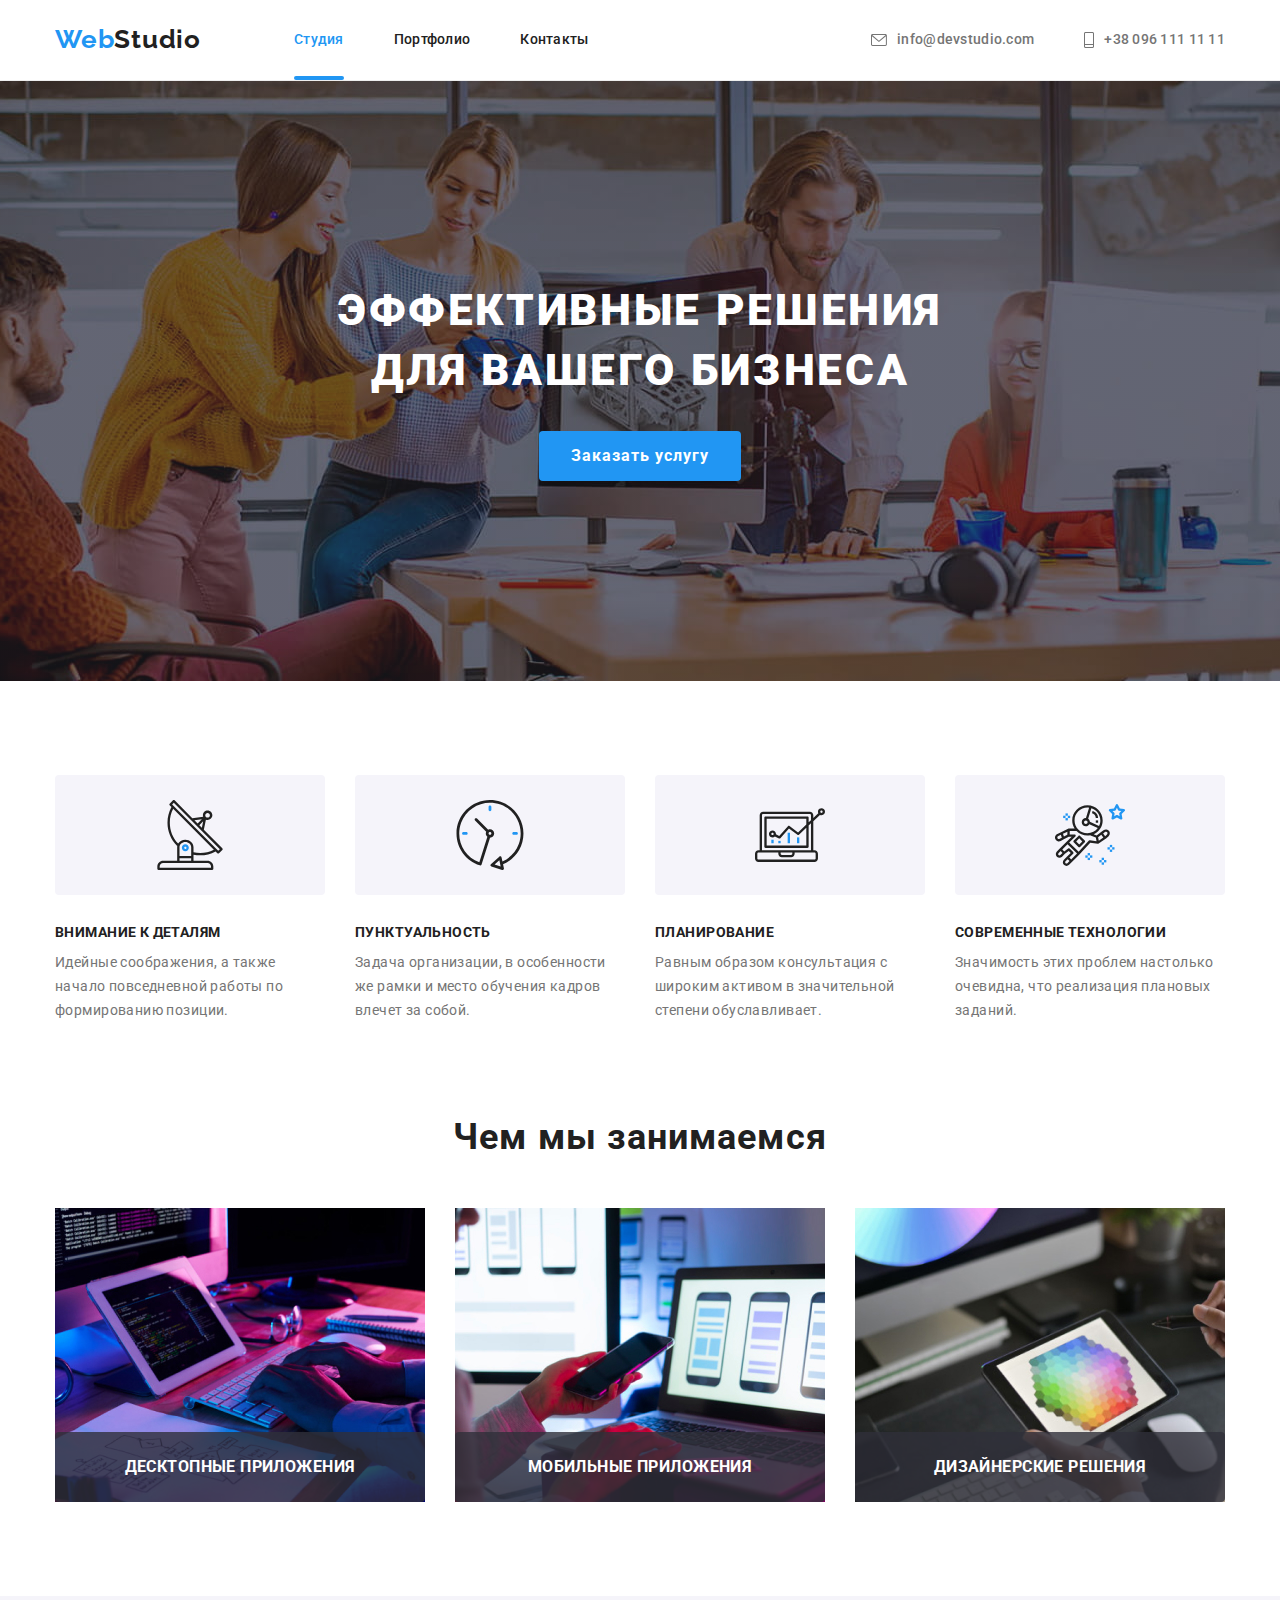
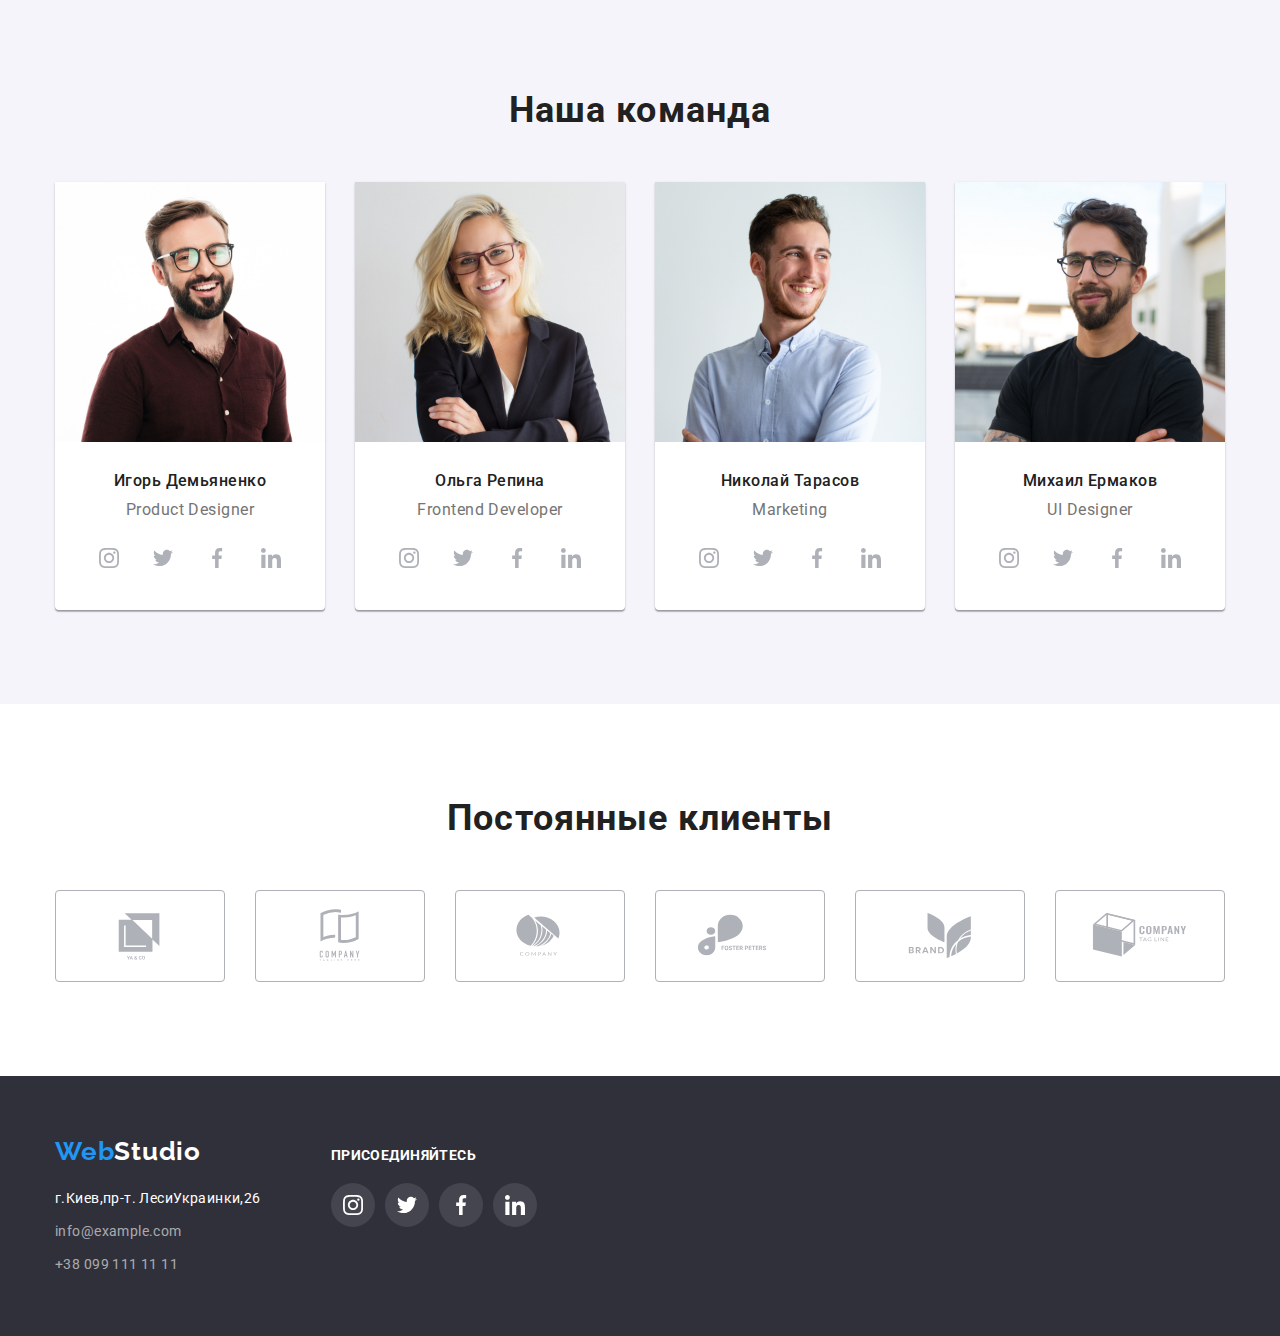
==== index.html @ 9ca214ec "Добавляю 5 дом" ====
<!DOCTYPE html>
<html lang="ru">
<head>
    <meta charset="UTF-8">
    <meta http-equiv="X-UA-Compatible" content="IE=edge">
    <meta name="viewport" content="width=device-width, initial-scale=1.0">
    <title>Document</title>
    <link 
        href="https://fonts.googleapis.com/css2?family=Raleway:wght@700&family=Roboto:wght@400;500;700;900&display=swap"
        rel="stylesheet"/>
    <link href="https://cdnjs.cloudflare.com/ajax/libs/modern-normalize/1.1.0/modern-normalize.min.css" rel="stylesheet" />
    <link rel="stylesheet" href="./css/styles.css"/>
</head>
<body>
    <header class="header">
        <div class="container main-nav">
            <nav class="header-nav">
                <a class="header-log link" href="/index.html"><span class="logo1">Web</span><span class="logo2">Studio</span></a>
                <ul class="header-list list">
                    <li class="header-item"><a class="header-link link current" href="./index.html">Студия</a></li>
                    <li class="header-item"><a class="header-link link" href="./portfolio.html">Портфолио</a></li>
                    <li class="header-item"><a class="header-link link" href="">Контакты</a></li>
                </ul>
            </nav>
            <ul class="info list">
                <li class="info-nav-header"><a class="info-nav link" href="mailto:info@devstudio.com">
                    <svg class="info-mail-icon" width="16" height="12">
                            <use href="./images/symbol-defs.svg#icon-envelope-hover"></use>
                        </svg>info@devstudio.com</a></li>
                <li class="info-nav-header"><a class="info-nav link" href="tel:+380961111111">
                    <svg class="info-tel-icon" width="10" height="16">
                            <use href="./images/symbol-defs.svg#icon-Vector"></use>
                        </svg>+38 096 111 11 11</a></li>
            </ul>
        </div>
    </header>
  <main> 
      <!--ГЕРОЙ-->
      <section class="hero">
          <div class="container">
            <h1 class="hero-title">Эффективные решения для вашего бизнеса</h1>
            <button class="button-primary" data-modal-open>Заказать услугу</button>
            </div>
      </section>
    <section class="article">
        <div class="container">
        <ul class="article-list list">
            <li class="article-item">
                <div class="article-icon">
                   <svg class="article-svg">
                            <use href="./images/symbol-defs.svg#icon-antenna-1"></use>
                     </svg> 
                </div>
                <h2 class="article-title">Внимание к деталям</h2>
                <p class="article-text">Идейные соображения, а также начало повседневной работы по формированию позиции.</p>
            </li>
            <li class="article-item">
                 <div class="article-icon">
                   <svg class="article-svg">
                            <use href="./images/symbol-defs.svg#icon-clock-1-1"></use>
                     </svg> 
                </div>
                <h2 class="article-title">Пунктуальность</h2>
                <p class="article-text">Задача организации, в особенности же рамки и место обучения кадров влечет за собой.</p>
            </li>
            <li class="article-item">
                 <div class="article-icon">
                   <svg class="article-svg">
                            <use href="./images/symbol-defs.svg#icon-diagram-1"></use>
                     </svg> 
                </div>
                <h2 class="article-title">Планирование</h2>
                <p class="article-text">Равным образом консультация с широким активом в значительной степени обуславливает.</p>
            </li>
            <li class="article-item">
                 <div class="article-icon">
                   <svg class="article-svg">
                            <use href="./images/symbol-defs.svg#icon-astronaut-1"></use>
                     </svg> 
                </div>
                <h2 class="article-title">Современные технологии</h2>
                <p class="article-text">Значимость этих проблем настолько очевидна, что реализация плановых заданий.</p>
            </li>
        </ul>
        </div>
    </section>
    <section class="gallery">
        <div class="container">
        <h2 class="gallery-text">Чем мы занимаемся</h2>
        <ul class="gallery-list list">
            <li class="gallery-item">
                <div class="gallery-item-img">
                 <img src="./images/box1.jpg" alt="Десктопные приложения" width="370" height="294" />
                 <div class="gallery-icon">
                 <h3>Десктопные приложения</h3>
                </div>
                </div>
            </li>
            <li class="gallery-item">
                <div class="gallery-item-img">
                <img src="./images/box2.jpg" alt="Мобильные приложения"
                 width="370" height="294" />
                 <div class="gallery-icon">
                 <h3>Мобильные приложения</h3>
                 </div>
                 </div>
            </li>
            <li class="gallery-item">
                <div class="gallery-item-img">
                <img src="./images/box3.jpg" alt="Дизайнерские решения" 
                width="370" height="294" />
                  <div class="gallery-icon">
                 <h3>Дизайнерские решения</h3>
                 </div>
                </div>
            </li>
        </ul>
        </div>
    </section>  
    <section class="outteam">
        <div class="container">
        <h2 class="outteam-text1">Наша команда</h2>
        <ul class="outteam-list list">
                <li class="outteam-item">
                <img class="outteam-img" src="./images/productdesigner.jpg" alt="Игорь Демьяненко Product Designer" width="270" height="260" />
                <div class="outteam-aside">
                <h3 class="outteam-title">Игорь Демьяненко</h3>
                <p class="outteam-text">Product Designer</p>
                <ul class="outteam-soc-list list">
                    <li class="outteam-soc-item"><a href="" class="outteam-soc-link link">
                        <svg class="outteam-soc-icon" width="20" height="20">
                            <use href="./images/symbol-defs.svg#icon-instagram"></use>
                        </svg>
                    </a></li>
                    <li class="outteam-soc-item"><a href="" class="outteam-soc-link link">
                        <svg class="outteam-soc-icon" width="20" height="20">
                            <use href="./images/symbol-defs.svg#icon-twitter"></use>
                        </svg>
                    </a></li>
                    <li class="outteam-soc-item"><a href="" class="outteam-soc-link link">
                        <svg class="outteam-soc-icon" width="20" height="20">
                            <use href="./images/symbol-defs.svg#icon-facebook"></use>
                        </svg>
                    </a></li>
                    <li class="outteam-soc-item"><a href="" class="outteam-soc-link link">
                        <svg class="outteam-soc-icon" width="20" height="20">
                            <use href="./images/symbol-defs.svg#icon-linkedin"></use>
                        </svg>
                    </a></li>
                </ul>
                </div>
            </li>
            <li class="outteam-item">
                <img class="outteam-img" src="./images/frontenddeveloper.jpg" alt="Ольга Репина Frontend Developer" width="270" height="260" />
                <div class="outteam-aside">
                <h3 class="outteam-title">Ольга Репина</h3>
                <p class="outteam-text">Frontend Developer</p>
                <ul class="outteam-soc-list list">
                    <li class="outteam-soc-item"><a href="" class="outteam-soc-link link">
                        <svg class="outteam-soc-icon" width="20" height="20">
                            <use href="./images/symbol-defs.svg#icon-instagram"></use>
                        </svg>
                    </a></li>
                    <li class="outteam-soc-item"><a href="" class="outteam-soc-link link">
                        <svg class="outteam-soc-icon" width="20" height="20">
                            <use href="./images/symbol-defs.svg#icon-twitter"></use>
                        </svg>
                    </a></li>
                    <li class="outteam-soc-item"><a href="" class="outteam-soc-link link">
                        <svg class="outteam-soc-icon" width="20" height="20">
                            <use href="./images/symbol-defs.svg#icon-facebook"></use>
                        </svg>
                    </a></li>
                    <li class="outteam-soc-item"><a href="" class="outteam-soc-link link">
                        <svg class="outteam-soc-icon" width="20" height="20">
                            <use href="./images/symbol-defs.svg#icon-linkedin"></use>
                        </svg>
                    </a></li>
                </ul>
                </div>
            </li>
            <li class="outteam-item">
                <img class="outteam-img" src="./images/marketing.jpg" alt="Николай Тарасов Marketing" width="270" height="260" />
                <div class="outteam-aside">
                <h3 class="outteam-title">Николай Тарасов</h3>
                <p class="outteam-text">Marketing</p>
                <ul class="outteam-soc-list list">
                    <li class="outteam-soc-item"><a href="" class="outteam-soc-link link">
                        <svg class="outteam-soc-icon" width="20" height="20">
                            <use href="./images/symbol-defs.svg#icon-instagram"></use>
                        </svg>
                    </a></li>
                    <li class="outteam-soc-item"><a href="" class="outteam-soc-link link">
                        <svg class="outteam-soc-icon" width="20" height="20">
                            <use href="./images/symbol-defs.svg#icon-twitter"></use>
                        </svg>
                    </a></li>
                    <li class="outteam-soc-item"><a href="" class="outteam-soc-link link">
                        <svg class="outteam-soc-icon" width="20" height="20">
                            <use href="./images/symbol-defs.svg#icon-facebook"></use>
                        </svg>
                    </a></li>
                    <li class="outteam-soc-item"><a href="" class="outteam-soc-link link">
                        <svg class="outteam-soc-icon" width="20" height="20">
                            <use href="./images/symbol-defs.svg#icon-linkedin"></use>
                        </svg>
                    </a></li>
                </ul>
                </div>
            </li>
            <li class="outteam-item">
                <img class="outteam-img" src="./images/uidesigner.jpg" alt="Михаил Ермаков UI Designer" width="270" height="260" />
                <div class="outteam-aside">
                <h3 class="outteam-title">Михаил Ермаков</h3>
                <p class="outteam-text">UI Designer</p>
                <ul class="outteam-soc-list list">
                    <li class="outteam-soc-item"><a href="" class="outteam-soc-link link">
                        <svg class="outteam-soc-icon" width="20" height="20">
                            <use href="./images/symbol-defs.svg#icon-instagram"></use>
                        </svg>
                    </a></li>
                    <li class="outteam-soc-item"><a href="" class="outteam-soc-link link">
                        <svg class="outteam-soc-icon" width="20" height="20">
                            <use href="./images/symbol-defs.svg#icon-twitter"></use>
                        </svg>
                    </a></li>
                    <li class="outteam-soc-item"><a href="" class="outteam-soc-link link">
                        <svg class="outteam-soc-icon" width="20" height="20">
                            <use href="./images/symbol-defs.svg#icon-facebook"></use>
                        </svg>
                    </a></li>
                    <li class="outteam-soc-item"><a href="" class="outteam-soc-link link">
                        <svg class="outteam-soc-icon" width="20" height="20">
                            <use href="./images/symbol-defs.svg#icon-linkedin"></use>
                        </svg>
                    </a></li>
                </ul>
                </div>
            </li>
        </ul>
        </div>
    </section>
    <section class="clients">
        <div class="container">
            <h2 class="clients-text">Постоянные клиенты</h2>
            <ul class="our-clients list">
                <li class="clients-item link">
                    <a href="" class="clients-link">
                    <svg class="cliient" width="106" height="60">
                            <use href="./images/symbol-defs.svg#icon-client"></use>
                        </svg>
                    </a>
                </li>
                <li class="clients-item link">
                    <a href="" class="clients-link">
                    <svg class="cliient" width="106" height="60">
                            <use href="./images/symbol-defs.svg#icon-client2"></use>
                        </svg>
                    </a>
                    </li>
                <li class="clients-item link">
                    <a href="" class="clients-link">
                    <svg class="cliient" width="106" height="60">
                            <use href="./images/symbol-defs.svg#icon-client3"></use>
                        </svg>
                    </a>
                </li>
                <li class="clients-item link">
                    <a href="" class="clients-link">
                    <svg class="cliient" width="106" height="60">
                            <use href="./images/symbol-defs.svg#icon-client4"></use>
                        </svg>
                    </a>
                </li>
                <li class="clients-item link">
                    <a href="" class="clients-link">
                    <svg class="cliient" width="106" height="60">
                            <use href="./images/symbol-defs.svg#icon-client5"></use>
                        </svg>
                    </a>    
                </li>
                <li class="clients-item link">
                    <a href="" class="clients-link">
                    <svg class="cliient" width="106" height="60">
                            <use href="./images/symbol-defs.svg#icon-client6"></use>
                        </svg>
                    </a>    
                </li>
            </ul>
        </div>
    </section>
    </main>
<footer class="footer">
    <div class="container footer-content">
            <address class="footer-address">
            <a class="footer-nav link" href="/index.html"><span class="logo1-footer">Web</span><span class="logo2-footer">Studio</span></a>
            <ul class="list">
                <li class="footer-list">
                    <a class="footer-info-adres link" href="https://goo.gl/maps/SjzHvNBgEdfBXJLG8">г.Киев,пр-т. ЛесиУкраинки,26</a>
                </li>
                <li class="footer-list">
                    <a class="footer-info-nav link" href="mailo:info@example.com">info@example.com</a>
                </li>
                <li class="footer-list">
                    <a class="footer-info-nav link" href="tel:0991111111">+38 099 111 11 11</a>
                </li>
            </ul>
            </address>
        <div class="footer-join">
            <p class="footer-text">присоединяйтесь</p>
            <ul class="footer-soc-list list">
                <li class="footer-soc-item"><a href="" class="footer-soc-link link">
                    <svg class="footer-soc-icon" width="20" height="20">
                        <use href="./images/symbol-defs.svg#icon-instagram"></use>
                    </svg>
                </a></li>
                <li class="footer-soc-item"><a href="" class="footer-soc-link link">
                    <svg class="footer-soc-icon" width="20" height="20">
                        <use href="./images/symbol-defs.svg#icon-twitter"></use>
                    </svg>
                </a></li>
                <li class="footer-soc-item"><a href="" class="footer-soc-link link">
                    <svg class="footer-soc-icon" width="20" height="20">
                        <use href="./images/symbol-defs.svg#icon-facebook"></use>
                    </svg>
                </a></li>
                <li class="footer-soc-item"><a href="" class="footer-soc-link link">
                    <svg class="footer-soc-icon" width="20" height="20">
                        <use href="./images/symbol-defs.svg#icon-linkedin"></use>
                    </svg>
                </a></li>
            </ul>
        </div>
    </div>
    <div class="backdrop is-hidden" data-modal>
        <div class="modal">
            <!-- <p>Lorem ipsum dolor sit, amet consectetur adipisicing elit.
                 Mollitia impedit ratione exercitationem tempora sint saepe
                  laboriosam fugit at qui similique doloremque, 
                  cupiditate perferendis
                 unde harum maiores debitis ea reiciendis dolor?</p> -->
                 <button class="modal-soc-btn" data-modal-close>
                     <svg class="modal-soc-icon" width="18" height="18">
                        <use href="./images/symbol-defs.svg#icon-close-black-18dp-2-1"></use>
                    </svg>
                 </button>
        </div>
    </div>
</footer>
<script src="./js/modal.js"></script>
</body>
</html>
---- css/styles.css ----
:root {
  --main-title-color: #212121;
  --accent-color: #2196f3;
  --white-color: #ffffff;
  --main-text-color: #757575;
}

/*----------снимаю маржинги----------*/
p,
h1,
h2,
h3,
h4,
h5,
h6 {
  margin: 0;
}

ul,
ol {
  margin: 0;
  padding-left: 0;
}
body {
  color: var(--main-text-color);
  background-color: var(--white-color);
  font-family: 'Roboto', sans-serif;
}
.container {
  width: 1200px;
  margin: 0 auto;
  padding-left: 15px;
  padding-right: 15px;
}
.list {
  list-style: none;
}
.link {
  text-decoration: none;
}
/* -------------------------HEADER-------------------- */
.header {
  background-color: var(--white-color);
  border-bottom: 1px solid #EEEEEE;
  
}
.visually-hidden {
  white-space: nowrap;
  width: 1px;
  height: 1px;
  overflow: hidden;
  border: 0;
  padding: 0;
  clip: rect(0 0 0 0);
  clip-path: inset(50%);
  margin: -1px;
}
.header-log {
  padding-top: 24px;
  padding-bottom: 25px;
  margin-right: 93px;
}
.logo1 {
  font-family: 'Raleway';
  font-weight: 700;
  font-size: 26px;
  line-height: 1.19;
  letter-spacing: 0.03em;
  color: var(--accent-color);
}
.main-nav {
  display: flex;
  align-items: center;
  justify-content: space-between;
}
.header-nav {
  display: flex;
}
.header-list {
  display: flex;
}
.header-list .header-link {
  display: inline-block;

}
.logo2 {
  font-family: 'Raleway';
  font-weight: 700;
  font-size: 26px;
  line-height: 1.19;
  letter-spacing: 0.03em;
  color: var(--main-title-color);
}
.header-item {
  margin-right: 50px;
}
.header-item:nth-child(3n) {
  margin-right: 0px;
}
.header-link {
  position: relative;
  padding-top: 32px;
  padding-bottom: 32px;

  font-weight: 500;
  font-size: 14px;
  line-height: 1.14;
  letter-spacing: 0.02em;
  color: var(--main-title-color);

  transition: color 250ms cubic-bezier(0.4, 0, 0.2, 1);
}
.info {
  display: flex;
}
.info-nav-header {
  margin-right: 50px;
  padding-top: 32px;
  padding-bottom: 32px;
}
.info-nav {
  display: inline-block;
  display: flex;
  align-items: center;
  font-weight: 500;
  font-size: 14px;
  line-height: 1.14;
  letter-spacing: 0.02em;
  color: #757575;
}

.info-mail-icon {
  display: inline-block;
 
  margin-right: 10px;
  background-size: contain;
  content: "";
  fill: currentColor;
  }
  .info-tel-icon {
  display: inline-block;
 
  margin-right: 10px;
  background-size: contain;
  content: "";
  fill: currentColor;
  }
 
.info-nav-header:nth-child(2n) {
  margin-right: 0px;
}
.header-link:hover,
.header-link:focus {
  color: var(--accent-color);
}
.info .info-nav:hover,
.info .info-nav:focus {
  color: var(--accent-color);
}
.info .info-nav {
transition: color 250ms cubic-bezier(0.4, 0, 0.2, 1);
}

.current {
  color: var(--accent-color);
}
img {
  display: block;
  height: auto;
}

.header-link.current::after{
  content: "";
  position: absolute;
  width: 100%;
  height: 4px;
  background-color: var(--accent-color);
  border-radius: 2px;
  left: 0;
  bottom: 0px;
  }
 
/* -------------------------HERO----------------------- */
.hero {
  padding-top: 200px;
  padding-bottom: 200px;
  text-align: center;
  
  max-width: 1600px;
  margin-left: auto;
  margin-right: auto;
  background-image: linear-gradient( rgba(47, 48, 58, 0.4),
   rgba(47, 48, 58, 0.4)),
  url(../images/fon.jpg);
  background-repeat: no-repeat;
  background-position: center;
  background-size: cover;
  background-color: #2f303a;
}

.hero-title {
  width: 696px;
  height: 120px;
  margin: 0px auto;
  margin-bottom: 30px;

  font-weight: 900;
  font-size: 44px;
  line-height: 1.36;
  text-align: center;
  letter-spacing: 0.06em;
  text-transform: uppercase;
  color: var(--white-color);
}
.button-primary:hover,
.button-primary:focus {
  background-color: var(--accent-color);
  cursor: pointer;
  font-family: inherit;
}
.button-primary {
  padding: 10px 32px;
  border-radius: 4px;
  border: none;
  font-weight: 700;
  font-size: 16px;
  line-height: 1.87;
  align-items: center;
  text-align: center;
  letter-spacing: 0.06em;
  color: #ffffff;
  background-color: var(--accent-color);
  box-shadow: 0px 4px 4px rgba(0, 0, 0, 0.15);

  transition: color 250ms cubic-bezier(0.4, 0, 0.2, 1);
}

/* ------------------------MAIN--article--------------------- */
.article {
  padding-top: 94px;
}
.article-list {
  margin: 0;
  padding: 0;
  display: flex;
  flex-wrap: wrap;
}
.article-icon {
  display: flex;
  width: 270px;
  height: 120px;
  border-radius: 4px;
  justify-content: center;
  align-items: center;
  margin-bottom: 30px;
  background-color: #F5F4FA;
}
.article-svg {
  width: 70px;
  height: 70px;
}

.article-list > .article-item {
  flex-basis: calc(100% / 4 - 30px);
  margin-right: 30px;
}
.article-list .article-item:nth-child(4n) {
  margin-right: 0px;
}
.article-title {
  margin-bottom: 10px;

  font-weight: 700;
  font-size: 14px;
  line-height: 1.14;
  letter-spacing: 0.03em;
  text-transform: uppercase;
  color: var(--main-title-color);
}
.article-text {
  font-weight: 400;
  font-size: 14px;
  line-height: 1.71;
  letter-spacing: 0.03em;
  color: var(--main-text-color);
}
/* ------------------------MAIN---------------------- */
.gallery {
  padding-top: 94px;
  padding-bottom: 94px;
}
.gallery-text {
  margin-bottom: 50px;

  font-weight: 700;
  font-size: 36px;
  line-height: 1.16;
  text-align: center;
  letter-spacing: 0.03em;
  color: var(--main-title-color);
}
.gallery-list {
 
  margin: 0;
  padding: 0;
  display: flex;
  flex-wrap: wrap;
}
.gallery-list > .gallery-item {
  flex-basis: calc(100% / 3 - 30px);
  margin-right: 30px; 
}

.gallery-list .gallery-item:nth-child(3n) {
  margin-right: 0px;
}

.gallery-item-img {
  position: relative;
}
.gallery-icon {
  position: absolute;
  bottom: 0;
  display: flex;
  width: 370px;
  height: 70px;
  border-radius: 4px;
  justify-content: center;
  align-items: center;
  
  background-color: rgba(47, 48, 58, 0.8);

  font-family: 'Roboto';
  font-style: normal;
  font-weight: 700;
  font-size: 14px;
  line-height: 16px;
  text-align: center;
  letter-spacing: 0.03em;
  text-transform: uppercase;

  color: #FFFFFF;
}
.outteam {
  padding-top: 94px;
  padding-bottom: 94px;
  background-color: #f5f4fa;
}
.outteam-list {
  margin: 0;
  padding: 0;
  display: flex;
  flex-wrap: wrap;
}

.outteam-list > .outteam-item {
  flex-basis: calc(100% / 4 - 30px);
  margin-right: 30px;
}
.outteam-list .outteam-item:nth-child(4n) {
  margin-right: 0px;
}
.outteam-text1 {
  margin-bottom: 50px;
  font-weight: 700;
  font-size: 36px;
  line-height: 1.16;
  text-align: center;
  letter-spacing: 0.03em;
  color: var(--main-title-color);
}
.outteam-item {
  background-color: var(--white-color);
  box-shadow: 0px 1px 3px rgba(0, 0, 0, 0.12),
   0px 1px 1px rgba(0, 0, 0, 0.14), 
   0px 2px 1px rgba(0, 0, 0, 0.2);
  border-radius: 0px 0px 4px 4px;
}
.outteam-aside {
  padding-top: 30px;
  padding-bottom: 30px;
}

.outteam-title {
  margin-bottom: 10px;
  border-radius: 0px 0px 4px 4px;

  font-weight: 500;
  font-size: 16px;
  line-height: 1.18;
  text-align: center;
  letter-spacing: 0.03em;
  color: var(--main-title-color);
}
.outteam-text {
  font-weight: 400;
  font-size: 16px;
  line-height: 1.18;
  text-align: center;
  letter-spacing: 0.03em;
  color: var(--main-text-color);
  margin-bottom: 16px;
}
.outteam-soc-list {
  display: flex;
  justify-content: center;
}
.outteam-soc-item {
  width: 44px;
  height: 44px;
  margin-right: 10px;
}
.outteam-soc-item:last-child {
  margin-right: 0px;
}
.outteam-soc-link {
  width: 100%;
  height: 100%;
  border-radius: 50%;
  display: flex;
  align-items: center;
  justify-content: center;

  transition: background-color 250ms cubic-bezier(0.4, 0, 0.2, 1);
}
.outteam-soc-icon {
  fill: #AFB1B8;
  
  transition: fill 250ms cubic-bezier(0.4, 0, 0.2, 1);
}
.outteam-soc-link:hover,
.outteam-soc-link:focus {
  background-color: var(--accent-color);
}
.outteam-soc-link:hover .outteam-soc-icon,
.outteam-soc-link:focus .outteam-soc-icon {
  fill: var(--white-color);
}
.clients-text {
  margin-bottom: 50px;

  font-weight: 700;
  font-size: 36px;
  line-height: 1.16;
  text-align: center;
  letter-spacing: 0.03em;
  color: var(--main-title-color);
}
.our-clients {
  display: flex;
  justify-content: center;
}
.clients {
 padding-top: 94px;
 padding-bottom: 94px;
}
.clients-item {
    margin-right: 30px;
    width: 170px;
    height: 92px;
}
.clients-item:last-child {
  margin-right: 0px;
}
.clients-link:hover .cliient,
.clients-link:focus .cliient {
  fill: #2196F3;
}
.clients-link:hover,
.clients-link:focus {
  border-color: var(--accent-color);
}

.clients-link {
   display: flex;
   align-items: center; 
   justify-content: center;
  
    width: 100%;
    height: 100%;
    border: 1px solid #AFB1B8;
    border-radius: 4px;

    transition: border-color 250ms cubic-bezier(0.4, 0, 0.2, 1);
}
.cliient {
  fill: #AFB1B8;

  transition: fill 250ms cubic-bezier(0.4, 0, 0.2, 1);
}

/* ------------------------FOOTER------------------- */
.footer {
  padding-top: 60px;
  padding-bottom: 60px;

  background-color: #2f303a;
}
.footer-address {
  margin-right: 70px;
}
.footer-list {
  margin-bottom: 9px;
}
.footer-list:nth-child(3n) {
  margin-bottom: 0px;
}
.footer .footer-nav {
  padding-bottom: 0px;
  margin-bottom: 20px;
  display: block;
}
.footer-info-adres {
  margin-bottom: 50px;
}
.logo1-footer {
  font-family: 'Raleway';
  font-style: normal;
  font-weight: 700;
  font-size: 26px;
  line-height: 31px;
  letter-spacing: 0.03em;
  color: #2196F3;
}
.logo2-footer {
  font-family: 'Raleway';
  font-style: normal;
  font-weight: 700;
  font-size: 26px;
  line-height: 1.19;
  letter-spacing: 0.03em;
  color: #ffffff;
}
.footer-info-nav:hover,
.footer-info-nav:focus,
.footer-info-adres:hover,
.footer-info-adres:focus {
  color: var(--accent-color);
}
.footer-info-adres {
  font-style: normal;
  font-weight: 400;
  font-size: 14px;
  line-height: 1.71;
  letter-spacing: 0.03em;
  color: #ffffff;

  transition: color 250ms cubic-bezier(0.4, 0, 0.2, 1);
}
.footer-info-nav {
  font-style: normal;
  font-weight: 400;
  font-size: 14px;
  line-height: 1.71;
  letter-spacing: 0.03em;
  color: rgba(255, 255, 255, 0.6);

  transition: color 250ms cubic-bezier(0.4, 0, 0.2, 1);
}
.footer-text {
  margin-bottom: 20px;
  font-style: normal;
  font-weight: 700;
  font-size: 14px;
  line-height: 16px;
  letter-spacing: 0.03em;
  text-transform: uppercase;
  color: #FFFFFF;
}
.footer-content {
  display: flex;
  align-items: baseline;
}
.footer-soc-icon {
  fill: #FFFFFF;
}
.footer-soc-link {
  background: rgba(255, 255, 255, 0.1);
  width: 100%;
  height: 100%;
  border-radius: 50%;
  display: flex;
  align-items: center;
  justify-content: center;

  transition: background-color 250ms cubic-bezier(0.4, 0, 0.2, 1);
}
.footer-soc-link:hover,
.footer-soc-link:focus {
  background-color: var(--accent-color);
}
.footer-soc-list {
  display: flex;
  justify-content: center;
}
.footer-soc-item {
  width: 44px;
  height: 44px;
  margin-right: 10px;
}
.footer-soc-item:nth-child(4n) {
  margin-right: 0px;
}
/* --------------------портфолио------------------------- */
.portfolio-main {
  padding-top: 94px;
  padding-bottom: 94px;
}
.btn-navigation {
  margin-bottom: 50px;
  padding: 0;
  display: flex;
  flex-wrap: wrap;
  justify-content: center;
} 
.btn-navigation-link {
  flex-basis: calc(100% / 5 - 30px);
  text-align: center;
}
.btn-nav {
  margin-right: 8px;
}
.btn-nav:nth-child(5n) {
  margin-right: 0px;
}
.btn-navigation-link {
  padding: 6px 22px;
  border-radius: 4px;
  border-color: transparent;

  font-weight: 500;
  font-size: 16px;
  line-height: 1.62;
  text-align: center;
  letter-spacing: 0.03em;
  color: var(--main-title-color);
  cursor: pointer;

  transition: background-color 250ms cubic-bezier(0.4, 0, 0.2, 1), 
  color 250ms cubic-bezier(0.4, 0, 0.2, 1),
  box-shadow 250ms cubic-bezier(0.4, 0, 0.2, 1);
  
}
.btn-navigation-link:hover,
.btn-navigation-link:focus {
  background-color: var(--accent-color);
  font-family: inherit;
  color: var(--white-color);
  box-shadow: 0px 3px 1px rgba(0, 0, 0, 0.1),
   0px 1px 2px rgba(0, 0, 0, 0.08),
   0px 2px 2px rgba(0, 0, 0, 0.12);
}

.project {
  margin: 0;
  padding: 0;
  display: flex;
  flex-wrap: wrap;
}

.project-item {
  
border-bottom: 1px solid #EEEEEE;
}
.project-link:hover {
box-shadow: 0px 1px 1px rgba(0, 0, 0, 0.12),
 0px 4px 4px rgba(0, 0, 0, 0.06),
 1px 4px 6px rgba(0, 0, 0, 0.16);
}
.project-link {
   transition: box-shadow 250ms cubic-bezier(0.4, 0, 0.2, 1);
}

.project > .project-item {
  display: flex;
  margin-right: 30px;
  margin-bottom: 30px;
  flex-basis: calc(100% / 3 - 30px);
}
.project-img {
display: block;
max-width: 100%;
height: auto;
}
/* .project-item:hover .project-img-text {
  transform: translateY(0);
} */
.project-link.link:hover .project-img-text {
  transform: translateY(0);
}
.project-img-wrap {
  position: relative;
  overflow: hidden;
}
.project-img-text {
  transform: translateY(100%);
  transition: transform 250ms cubic-bezier(0.4, 0, 0.2, 1);

  position: absolute;
  bottom: 0;
  padding: 63px 24px;
  height: 100%;
  color: #ffffff;
  background-color: rgba(33, 150, 243, 0.9);
  font-weight: 400;
  font-size: 18px;
  line-height: 1.55;
  letter-spacing: 0.03em;
  
}
.project .project-item:nth-child(3n) {
  margin-right: 0;
}
.project .project-item:nth-last-child(-n+3) {
  margin-bottom: 0;
}
.text-top {
  padding: 20px 24px;
  
}
.project-text {
  margin-bottom: 4px ;
  width: 322px;

  font-weight: 700;
  font-size: 18px;
  line-height: 2;
  letter-spacing: 0.06em;
  color: var(--main-title-color);
}
.project-top {
  font-weight: 400;
  font-size: 16px;
  line-height: 1.87;
  letter-spacing: 0.03em;
  color: #757575;
}
.visually-hidden {
  position: absolute;
  white-space: nowrap;
  width: 1px;
  height: 1px;
  overflow: hidden;
  border: 0;
  padding: 0;
  clip: rect(0 0 0 0);
  clip-path: inset(50%);
  margin: -1px;
}
.backdrop {
  position: fixed;
  top: 0;
  left: 0;
  width: 100%;
  height: 100%;
  background-color: rgba(0, 0, 0, 0.2);

  opacity: 1;
  transition: opacity 250ms cubic-bezier(0.4, 0, 0.2, 1);
}
.backdrop.is-hidden {
  opacity: 0;
  pointer-events: none;
}
.backdrop.is-hidden .modal {
  transform: translate(-50%, -50%) scale(1.5);
}
.modal {
  position: absolute;
  top: 50%;
  left: 50%;

  width: 528px;
  height: 581px;
  background-color: rgba(255, 255, 255, 1);
  box-shadow: 0px 1px 3px rgba(0, 0, 0, 0.12),
   0px 1px 1px rgba(0, 0, 0, 0.14), 
   0px 2px 1px rgba(0, 0, 0, 0.2);
  border-radius: 4px;

  transform: translate(-50%, -50%) scale(1);
  transition: transform 250ms cubic-bezier(0.4, 0, 0.2, 1);
}
.modal-soc-btn {
  width: 30px;
  height: 30px;
  border: 1px solid rgba(0, 0, 0, 0.1);
  border-radius: 50%;
  background-color: transparent;
  position: absolute;
  top: 8px;
  right: 8px;
  display: flex;
  align-items: center;
  justify-content: center;
  padding: 0;
  }
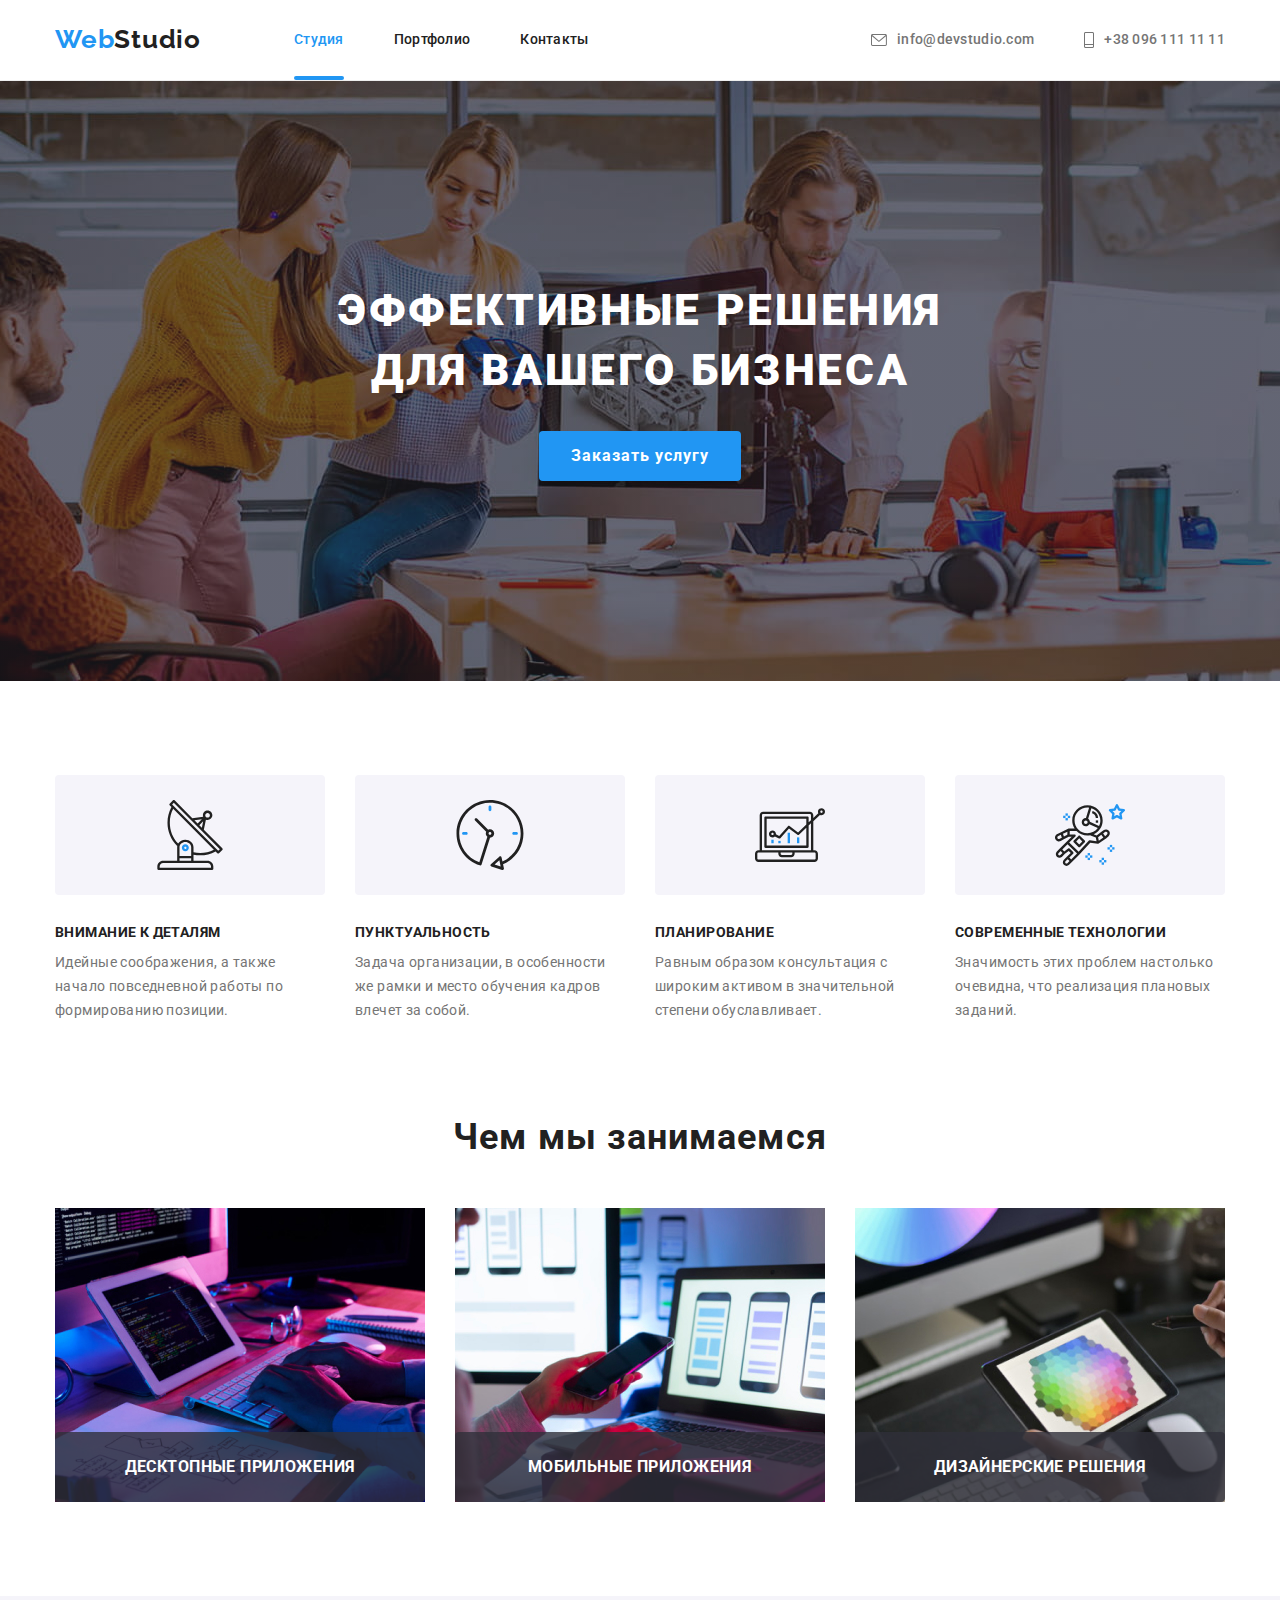
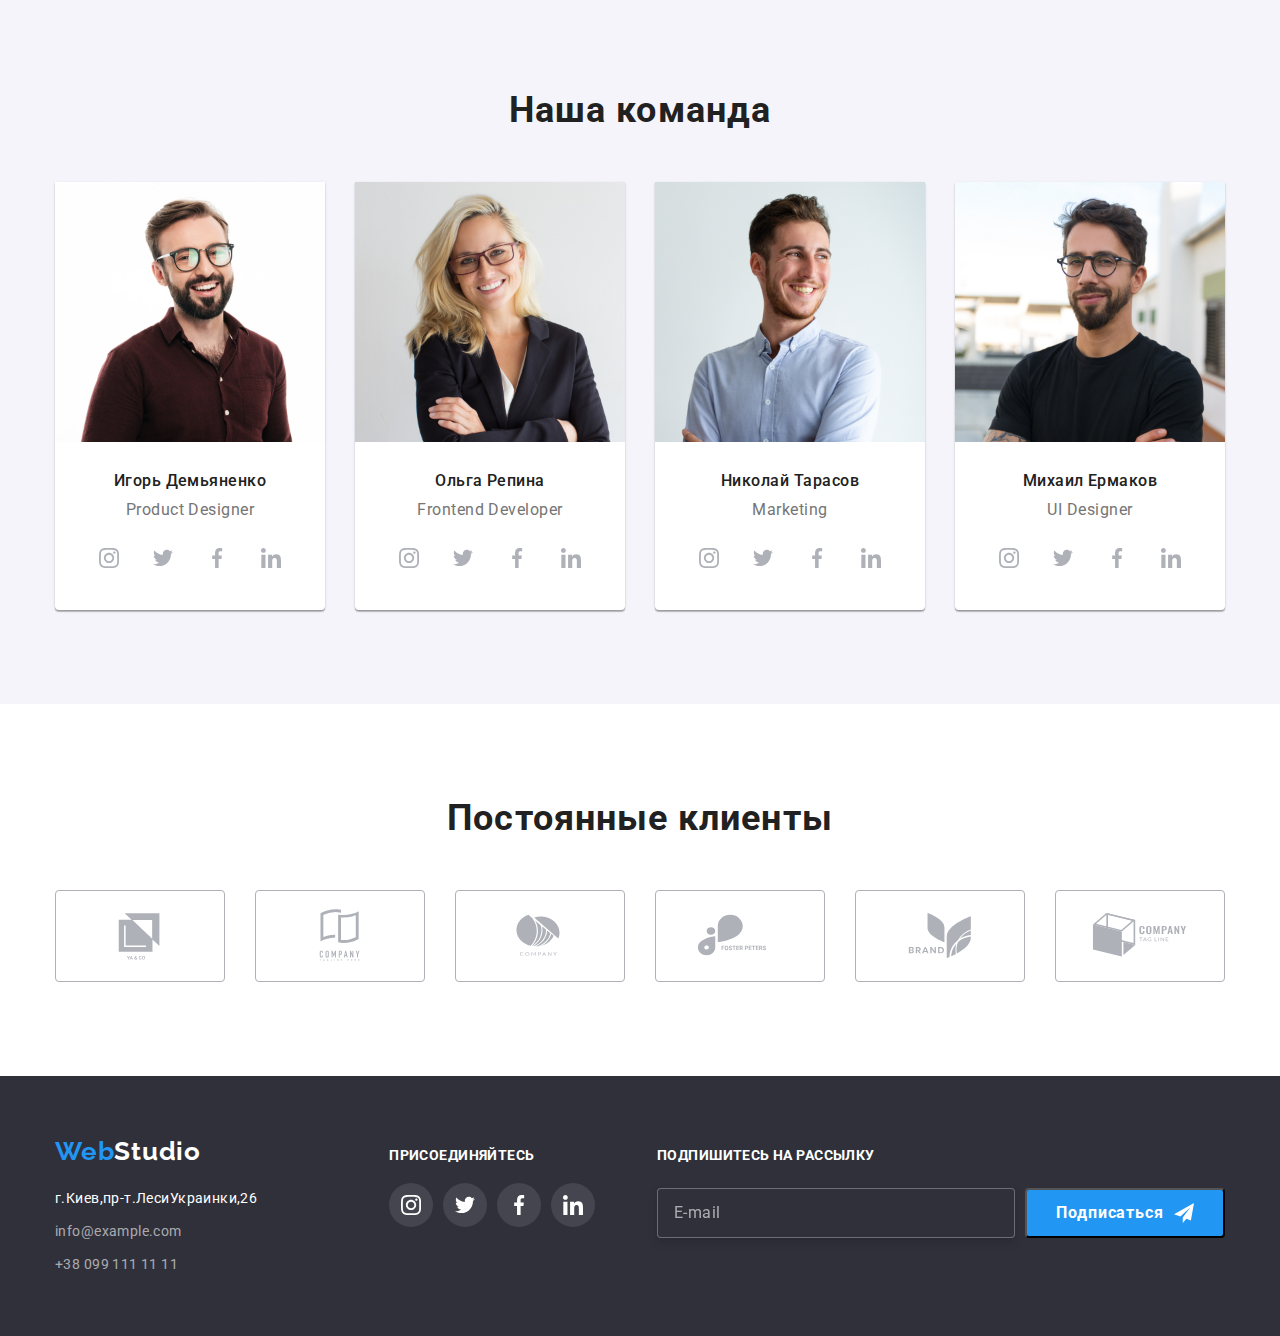
==== commit b230c0db: "Добавляю футер модал" ====
--- a/index.html
+++ b/index.html
@@ -293,57 +293,115 @@
 <footer class="footer">
     <div class="container footer-content">
             <address class="footer-address">
-            <a class="footer-nav link" href="/index.html"><span class="logo1-footer">Web</span><span class="logo2-footer">Studio</span></a>
-            <ul class="list">
-                <li class="footer-list">
-                    <a class="footer-info-adres link" href="https://goo.gl/maps/SjzHvNBgEdfBXJLG8">г.Киев,пр-т. ЛесиУкраинки,26</a>
-                </li>
-                <li class="footer-list">
-                    <a class="footer-info-nav link" href="mailo:info@example.com">info@example.com</a>
-                </li>
-                <li class="footer-list">
-                    <a class="footer-info-nav link" href="tel:0991111111">+38 099 111 11 11</a>
-                </li>
-            </ul>
+                <a class="footer-nav link" href="/index.html"><span class="logo1-footer">Web</span><span class="logo2-footer">Studio</span></a>
+                <ul class="list">
+                    <li class="footer-list">
+                        <a class="footer-info-adres link" href="https://goo.gl/maps/SjzHvNBgEdfBXJLG8">г.Киев,пр-т.ЛесиУкраинки,26</a>
+                    </li>
+                    <li class="footer-list">
+                        <a class="footer-info-nav link" href="mailo:info@example.com">info@example.com</a>
+                    </li>
+                    <li class="footer-list">
+                        <a class="footer-info-nav link" href="tel:0991111111">+38 099 111 11 11</a>
+                    </li>
+                </ul>
             </address>
         <div class="footer-join">
             <p class="footer-text">присоединяйтесь</p>
             <ul class="footer-soc-list list">
-                <li class="footer-soc-item"><a href="" class="footer-soc-link link">
-                    <svg class="footer-soc-icon" width="20" height="20">
-                        <use href="./images/symbol-defs.svg#icon-instagram"></use>
-                    </svg>
-                </a></li>
-                <li class="footer-soc-item"><a href="" class="footer-soc-link link">
-                    <svg class="footer-soc-icon" width="20" height="20">
-                        <use href="./images/symbol-defs.svg#icon-twitter"></use>
-                    </svg>
-                </a></li>
-                <li class="footer-soc-item"><a href="" class="footer-soc-link link">
-                    <svg class="footer-soc-icon" width="20" height="20">
-                        <use href="./images/symbol-defs.svg#icon-facebook"></use>
-                    </svg>
-                </a></li>
-                <li class="footer-soc-item"><a href="" class="footer-soc-link link">
-                    <svg class="footer-soc-icon" width="20" height="20">
-                        <use href="./images/symbol-defs.svg#icon-linkedin"></use>
-                    </svg>
-                </a></li>
+                <li class="footer-soc-item"><a href="" class="footer-soc-link link"><svg class="footer-soc-icon" width="20" height="20"><use href="./images/symbol-defs.svg#icon-instagram"></use></svg></a></li>
+                <li class="footer-soc-item"><a href="" class="footer-soc-link link"><svg class="footer-soc-icon" width="20" height="20"><use href="./images/symbol-defs.svg#icon-twitter"></use></svg></a></li>
+                <li class="footer-soc-item"><a href="" class="footer-soc-link link"><svg class="footer-soc-icon" width="20" height="20"><use href="./images/symbol-defs.svg#icon-facebook"></use></svg></a></li>
+                <li class="footer-soc-item"><a href="" class="footer-soc-link link"><svg class="footer-soc-icon" width="20" height="20"><use href="./images/symbol-defs.svg#icon-linkedin"></use></svg></a></li>
             </ul>
         </div>
+        <div class="subs-footer">
+        <p class="footer-text-subs">Подпишитесь на рассылку</p>
+        <form class="subs-form">
+            <div class="field-footer">
+                <input required
+                type="email"
+                class="email-input-footer"
+                name="user-name-subs"
+                placeholder="E-mail"/>
+                <button class="button-subs" type="submit">Подписаться<svg class="svg-footer" width="20" height="20"><use href="./images/symbol-defs.svg#icon-icon-send"></use></svg></button>
+            </div>
+        </form>
+    </div>
     </div>
     <div class="backdrop is-hidden" data-modal>
         <div class="modal">
-            <!-- <p>Lorem ipsum dolor sit, amet consectetur adipisicing elit.
-                 Mollitia impedit ratione exercitationem tempora sint saepe
-                  laboriosam fugit at qui similique doloremque, 
-                  cupiditate perferendis
-                 unde harum maiores debitis ea reiciendis dolor?</p> -->
                  <button class="modal-soc-btn" data-modal-close>
                      <svg class="modal-soc-icon" width="18" height="18">
-                        <use href="./images/symbol-defs.svg#icon-close-black-18dp-2-1"></use>
-                    </svg>
+                        <use href="./images/symbol-defs.svg#icon-close-black-18dp-2-1"></use></svg>
                  </button>
+                <p class="modal-title">Оставьте свои данные, мы вам перезвоним</p>
+                <form>
+                    <div class="modal-field">
+                        <label for="user-name" class="modal-label">Имя</label>
+                        <div class="modal-wrap">
+                        <input type="text"
+                        class="modal-input"
+                        name="user-name"
+                        placeholder=""
+                        required
+                        minlength="4"
+                        id="user-name"
+                        autofocus/>
+                        <svg class="modal-icon" width="18" height="18">
+                            <use href="./images/symbol-defs.svg#icon-person-black-18dp-1"></use></svg>
+                        </div>
+                    </div>
+                    <div class="modal-field">
+                        <label for="user-tel" class="modal-label">Телефон</label>
+                        <div class="modal-wrap">
+                        <input type="tel"
+                        class="modal-input"
+                        name="user-tel"
+                        placeholder=""
+                        required
+                        minlength="10"
+                        id="user-tel"
+                        />
+                        <svg class="modal-icon" width="18" height="18">
+                        <use href="./images/symbol-defs.svg#icon-phone-black-18dp-1"></use></svg>
+                        </div>
+                    </div>
+                    <div class="modal-field">
+                        <label for="user-email" class="modal-label">Почта</label>
+                        <div class="modal-wrap">   
+                        <input type="email"
+                        class="modal-input"
+                        name="user-email"
+                        placeholder=""
+                        required
+                        minlength="6"
+                        id="user-email"/>
+                        <svg class="modal-icon" width="18" height="18">
+                        <use href="./images/symbol-defs.svg#icon-email-black-18dp-1"></use></svg>
+                        </div>
+                    </div>
+                    <div class="modal-field-coment">
+                        <label for="user-coment" class="modal-label">Комментарий</label> 
+                        <textarea name="user-coment" 
+                        id="user-coment" 
+                        class="modal-text"
+                        placeholder="Введите текст"></textarea>
+                    </div>
+                    <div class="modal-field">
+                        <input type="checkbox"
+                        name="privacy"
+                        value="true"
+                        class="modal-check visually-hidden"
+                        id="privacy"/>
+                        <label for="privacy" class="checkbox-text">
+                            Соглашаюсь с рассылкой и принимаю 
+                            <a href="" class="href-modal">Условия договора</a></label>
+                    </div>
+                    <div class="modal-field-btn">
+                    <button type="submit" class="modal-btn">Отправить</button>
+                    </div>
+                </form>
         </div>
     </div>
 </footer>
--- a/css/styles.css
+++ b/css/styles.css
@@ -567,9 +567,11 @@
   text-transform: uppercase;
   color: #FFFFFF;
 }
+
 .footer-content {
   display: flex;
   align-items: baseline;
+  justify-content: space-between;
 }
 .footer-soc-icon {
   fill: #FFFFFF;
@@ -591,6 +593,7 @@
 }
 .footer-soc-list {
   display: flex;
+  align-items: center;
   justify-content: center;
 }
 .footer-soc-item {
@@ -600,6 +603,89 @@
 }
 .footer-soc-item:nth-child(4n) {
   margin-right: 0px;
+}
+
+/*------------------footer modal---------------*/
+.field-footer {
+  display: flex;
+  justify-content: center; 
+}
+.subs-footer {
+  display: inline-block;
+}
+.footer-text-subs {
+  margin-bottom: 20px;
+  font-weight: 700;
+  font-size: 14px;
+  line-height: 1.71;
+  letter-spacing: 0.03em;
+  text-transform: uppercase;
+  color: #FFFFFF;
+}
+.email-input-footer {
+  padding-left: 16px;
+  width: 358px;
+  height: 50px;
+  display: flex;
+  box-sizing: border-box;
+  width: 358px;
+  height: 50px;
+  left: 815px;
+  top: 2787px;
+  background-color: #2F303A;
+  color: #ffffff;
+  outline: none;
+
+  border: 1px solid rgba(255, 255, 255, 0.3);
+  filter: drop-shadow(0px 4px 4px rgba(0, 0, 0, 0.15));
+  border-radius: 4px;
+  transition: border-color 250ms cubic-bezier(0.4, 0, 0.2, 1);
+}
+.email-input-footer:focus {
+  border-color: var(--accent-color);
+}
+.email-input-footer::placeholder {
+  font-weight: 400;
+  font-size: 16px;
+  line-height: 1.25;
+  display: flex;
+  align-items: center;
+  letter-spacing: 0.03em;
+  color: rgba(255, 255, 255, 0.6);
+}
+.button-subs {
+  display: flex;
+  align-items: center;
+  justify-content: center;
+  border-radius: 1px solid transparent;
+  text-align: center;
+  padding: 0px;
+  min-width: 200px;
+  height: 50px;
+  border-radius: 4px;
+  margin-left: 10px;
+  fill: var(--white-color);
+  color: var(--white-color);
+  font-weight: 700;
+  font-size: 16px;
+  line-height: 1.87;
+  letter-spacing: 0.06em;
+  cursor: pointer;
+  background-color: var(--accent-color);
+  outline: none;
+
+  transition: color 250ms cubic-bezier(0.4, 0, 0.2, 1);
+}
+.button-subs:hover,
+.button-subs:focus {
+  background-color: var(--accent-color);
+}
+.button-subs:hover + .svg-footer,
+.button-subs:focus + .svg-footer {
+  fill:red;
+}
+.svg-footer {
+  margin-left: 10px;
 }
 /* --------------------портфолио------------------------- */
 .portfolio-main {
@@ -682,9 +768,7 @@
 max-width: 100%;
 height: auto;
 }
-/* .project-item:hover .project-img-text {
-  transform: translateY(0);
-} */
+
 .project-link.link:hover .project-img-text {
   transform: translateY(0);
 }
@@ -747,6 +831,8 @@
   clip-path: inset(50%);
   margin: -1px;
 }
+
+/*--------------------modal--------------------------*/
 .backdrop {
   position: fixed;
   top: 0;
@@ -780,6 +866,8 @@
 
   transform: translate(-50%, -50%) scale(1);
   transition: transform 250ms cubic-bezier(0.4, 0, 0.2, 1);
+
+  padding: 40px;
 }
 .modal-soc-btn {
   width: 30px;
@@ -794,4 +882,161 @@
   align-items: center;
   justify-content: center;
   padding: 0;
+  }
+  .modal-title {
+    font-family: 'Roboto';
+    font-style: normal;
+    font-weight: 700;
+    font-size: 20px;
+    line-height: 1.15;
+    text-align: center;
+    letter-spacing: 0.03em;
+
+    color: #212121;
+    margin-bottom: 12px;
+  }
+  .modal-input {
+    width: 100%;
+    height: 40px;
+    border: 1px solid rgba(33, 33, 33, 0.2);
+    border-radius: 4px;
+    
+    padding-left: 42px;
+    padding-top: 12px;
+    padding-bottom: 12px;
+    outline: none;
+
+    transition: border-color 250ms cubic-bezier(0.4, 0, 0.2, 1);
+  }
+  .modal-field {
+    margin-bottom: 10px;
+  }
+  .modal-wrap {
+    position: relative;
+  }
+  .modal-icon {
+    position: absolute;
+    box-sizing: border-box;
+    left: 12px;
+    top: 50%;
+    transform: translateY(-50%);
+  }
+  .modal-input::placeholder {
+    font-style: normal;
+    font-weight: 400;
+    font-size: 12px;
+    line-height: 1.16;
+    letter-spacing: 0.01em;
+    
+    color: #757575;
+  }
+  .modal-text::placeholder {
+    font-weight: 400;
+    font-size: 12px;
+    line-height: 1.16;
+    letter-spacing: 0.01em;
+
+    color: rgba(117, 117, 117, 0.5);
+  }
+  .modal-text {
+    width: 100%;
+    height: 120px;
+    border: 1px solid rgba(33, 33, 33, 0.2);
+    border-radius: 4px;
+    resize: none;
+    padding: 12px 16px;
+    outline: none;
+  }
+  .modal-btn {
+    width: 200px;
+    height: 50px;
+    background: #188CE8;
+    box-shadow: 0px 4px 4px rgba(0, 0, 0, 0.15);
+    border-radius: 4px;
+    color: var(--white-color);
+    font-style: normal;
+    font-weight: 700;
+    font-size: 16px;
+    line-height: 1.87;
+    align-items: center;
+    text-align: center;
+    letter-spacing: 0.06em; 
+    border: none;
+    cursor: pointer;
+    transition: background-color 250ms cubic-bezier
+    (0.4, 0, 0.2, 1), color 250ms cubic-bezier
+    (0.4, 0, 0.2, 1), box-shadow 250ms cubic-bezier
+    (0.4, 0, 0.2, 1);
+  }
+  .modal-btn:focus,
+  .modal-btn:hover {
+    color: var(--white-color);
+    background-color: var(--accent-color);
+  }
+  .modal-label {
+    font-style: normal;
+    font-weight: 400;
+    font-size: 12px;
+    line-height: 1.16;
+    letter-spacing: 0.01em;
+    color: #757575;
+    margin-bottom: 4px;
+    display: block;
+  }
+  .modal-field-btn {
+    display: flex;
+    justify-content: center;
+    
+  }
+  .modal-icon {
+  transition: fill 250ms 
+  cubic-bezier(0.4, 0, 0.2, 1);
+  }
+
+  .modal-input:focus {
+    border-color: var(--accent-color);
+  }
+  .modal-input:focus + .modal-icon {
+    fill: var(--accent-color);
+  }
+  .modal-text:focus {
+    border-color: var(--accent-color);
+  }
+  .modal-field-coment {
+    margin-bottom: 20px;
+  }
+  .checkbox-text {
+    font-weight: 400;
+    font-size: 14px;
+    line-height: 1.71;
+    letter-spacing: 0.03em;
+    color: #757575;
+    display: flex;
+   
+    margin-bottom: 30px;
+    align-items: center;
+
+    transition: border-color 2500ms cubic-bezier(0.4, 0, 0.2, 1);
+  }
+  .checkbox-text::before {
+    content: "";
+    width: 16px;
+    height: 15px;
+    border: 2px solid #212121;
+    border-radius: 2px;
+    margin-right: 8px;
+  }
+  .modal-check:checked + .checkbox-text::before {
+    background-color: var(--accent-color);
+    background-image: url(../images/Vector.svg);
+    border: none;
+    background-repeat: no-repeat;
+    background-position: center;
+  }
+    .modal-check:focus + .checkbox-text::before {
+    background-color: var(--accent-color);
+  }
+  .href-modal {
+    margin-left: 5px;
+    color: var(--accent-color);
   }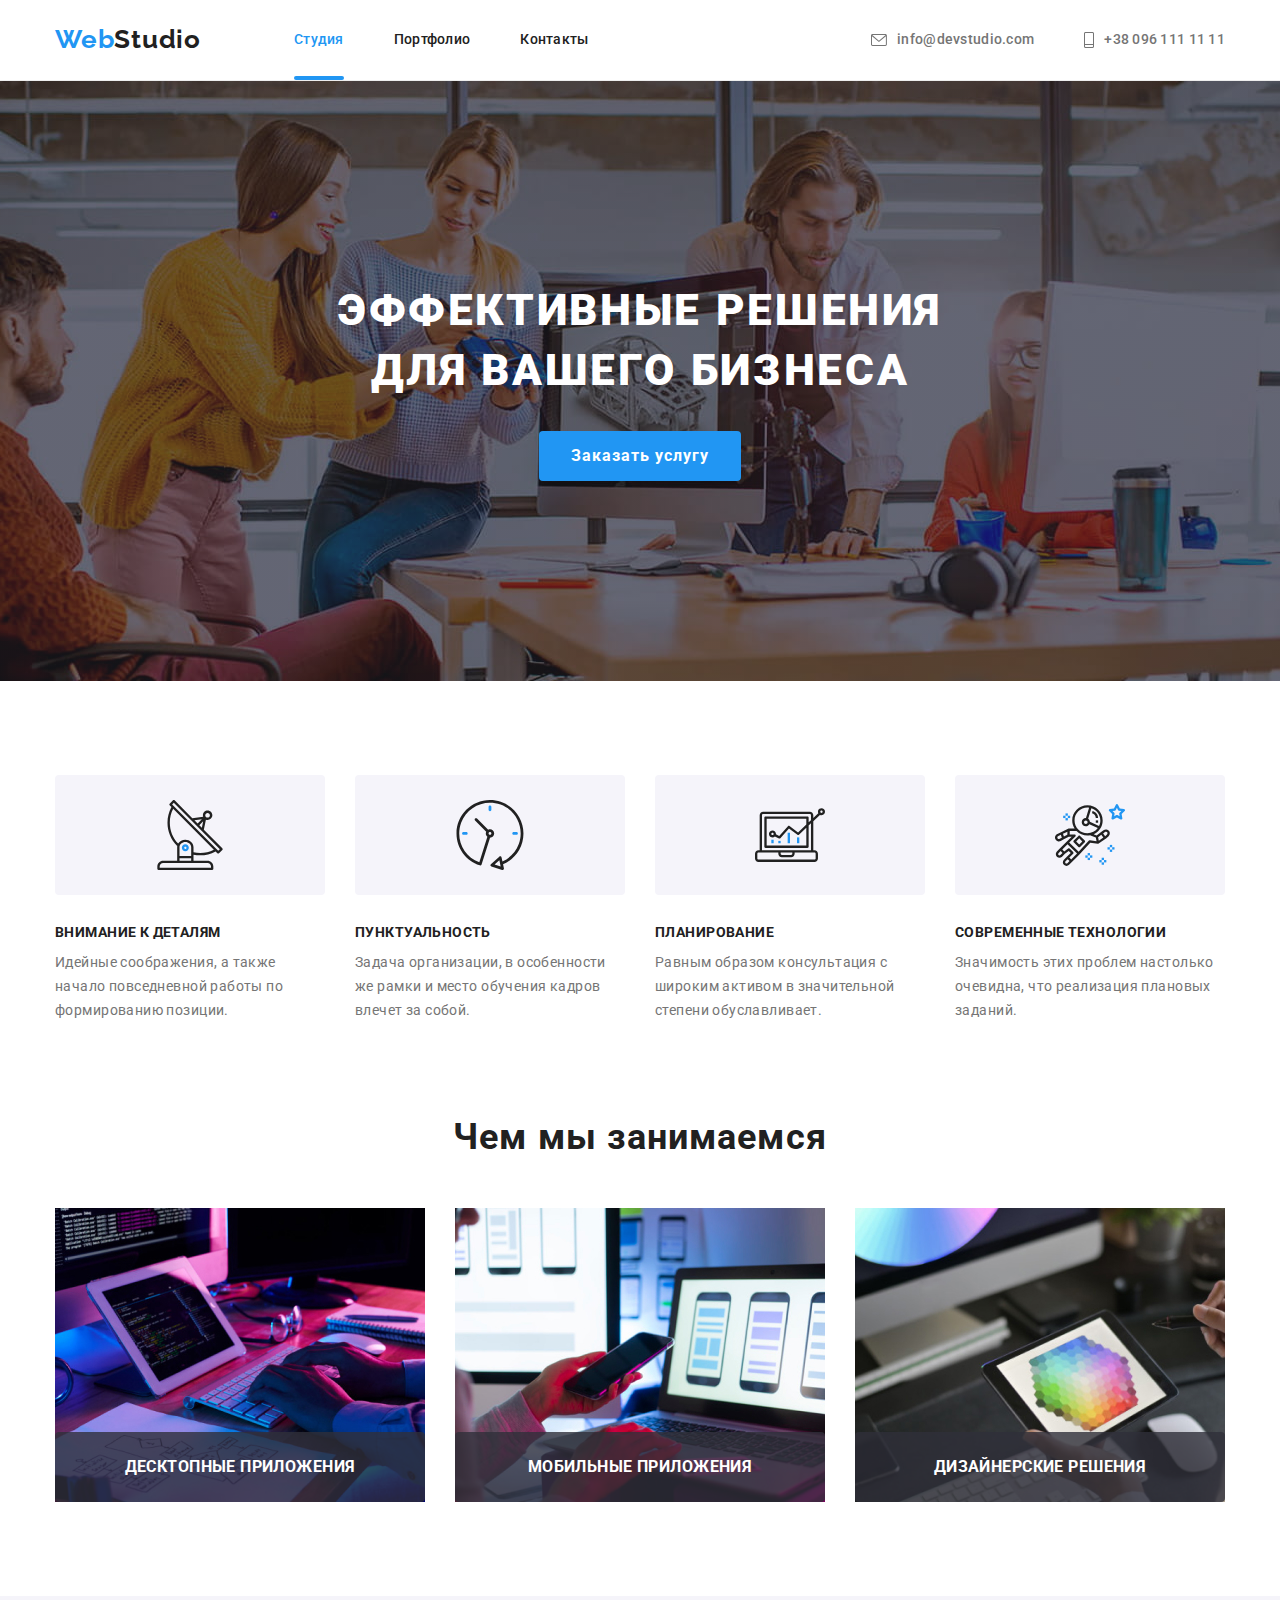
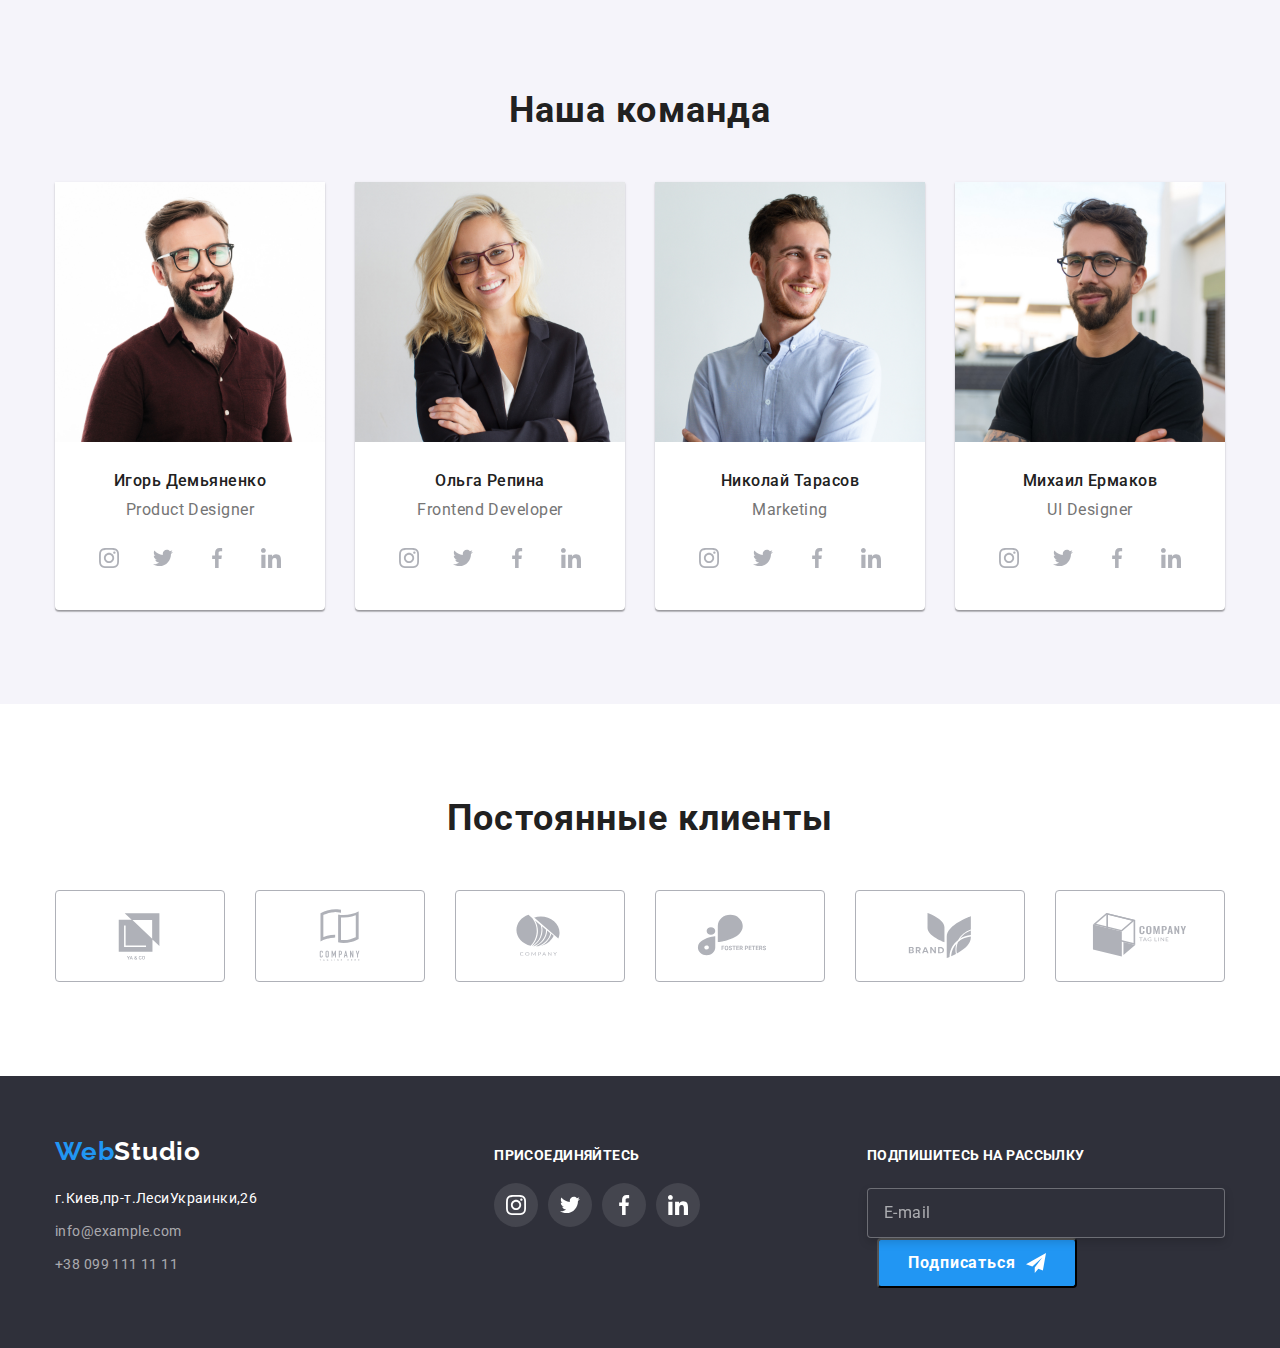
==== commit b876d8be: "Добавляю исправления 22.06.2022" ====
--- a/index.html
+++ b/index.html
@@ -388,7 +388,7 @@
                         class="modal-text"
                         placeholder="Введите текст"></textarea>
                     </div>
-                    <div class="modal-field">
+                    <div class="modal-field-checkbox">
                         <input type="checkbox"
                         name="privacy"
                         value="true"
--- a/css/styles.css
+++ b/css/styles.css
@@ -606,10 +606,10 @@
 }
 
 /*------------------footer modal---------------*/
-.field-footer {
+/* .field-footer {
   display: flex;
   justify-content: center; 
-}
+} */
 .subs-footer {
   display: inline-block;
 }
@@ -946,6 +946,7 @@
     resize: none;
     padding: 12px 16px;
     outline: none;
+    display: block;
   }
   .modal-btn {
     width: 200px;
@@ -985,14 +986,12 @@
   }
   .modal-field-btn {
     display: flex;
-    justify-content: center;
-    
+    justify-content: center;  
   }
   .modal-icon {
   transition: fill 250ms 
   cubic-bezier(0.4, 0, 0.2, 1);
   }
-
   .modal-input:focus {
     border-color: var(--accent-color);
   }
@@ -1004,6 +1003,10 @@
   }
   .modal-field-coment {
     margin-bottom: 20px;
+  }
+  .modal-field-checkbox {
+  margin-bottom: 30px;
+
   }
   .checkbox-text {
     font-weight: 400;
@@ -1012,11 +1015,10 @@
     letter-spacing: 0.03em;
     color: #757575;
     display: flex;
-   
-    margin-bottom: 30px;
+    justify-content: center;
     align-items: center;
 
-    transition: border-color 2500ms cubic-bezier(0.4, 0, 0.2, 1);
+    transition: border-color 250ms cubic-bezier(0.4, 0, 0.2, 1);
   }
   .checkbox-text::before {
     content: "";
@@ -1026,6 +1028,7 @@
     border-radius: 2px;
     margin-right: 8px;
   }
+  
   .modal-check:checked + .checkbox-text::before {
     background-color: var(--accent-color);
     background-image: url(../images/Vector.svg);
@@ -1033,8 +1036,8 @@
     background-repeat: no-repeat;
     background-position: center;
   }
-    .modal-check:focus + .checkbox-text::before {
-    background-color: var(--accent-color);
+  .modal-check:focus + .checkbox-text::before {
+    border-color: var(--accent-color);
   }
   .href-modal {
     margin-left: 5px;
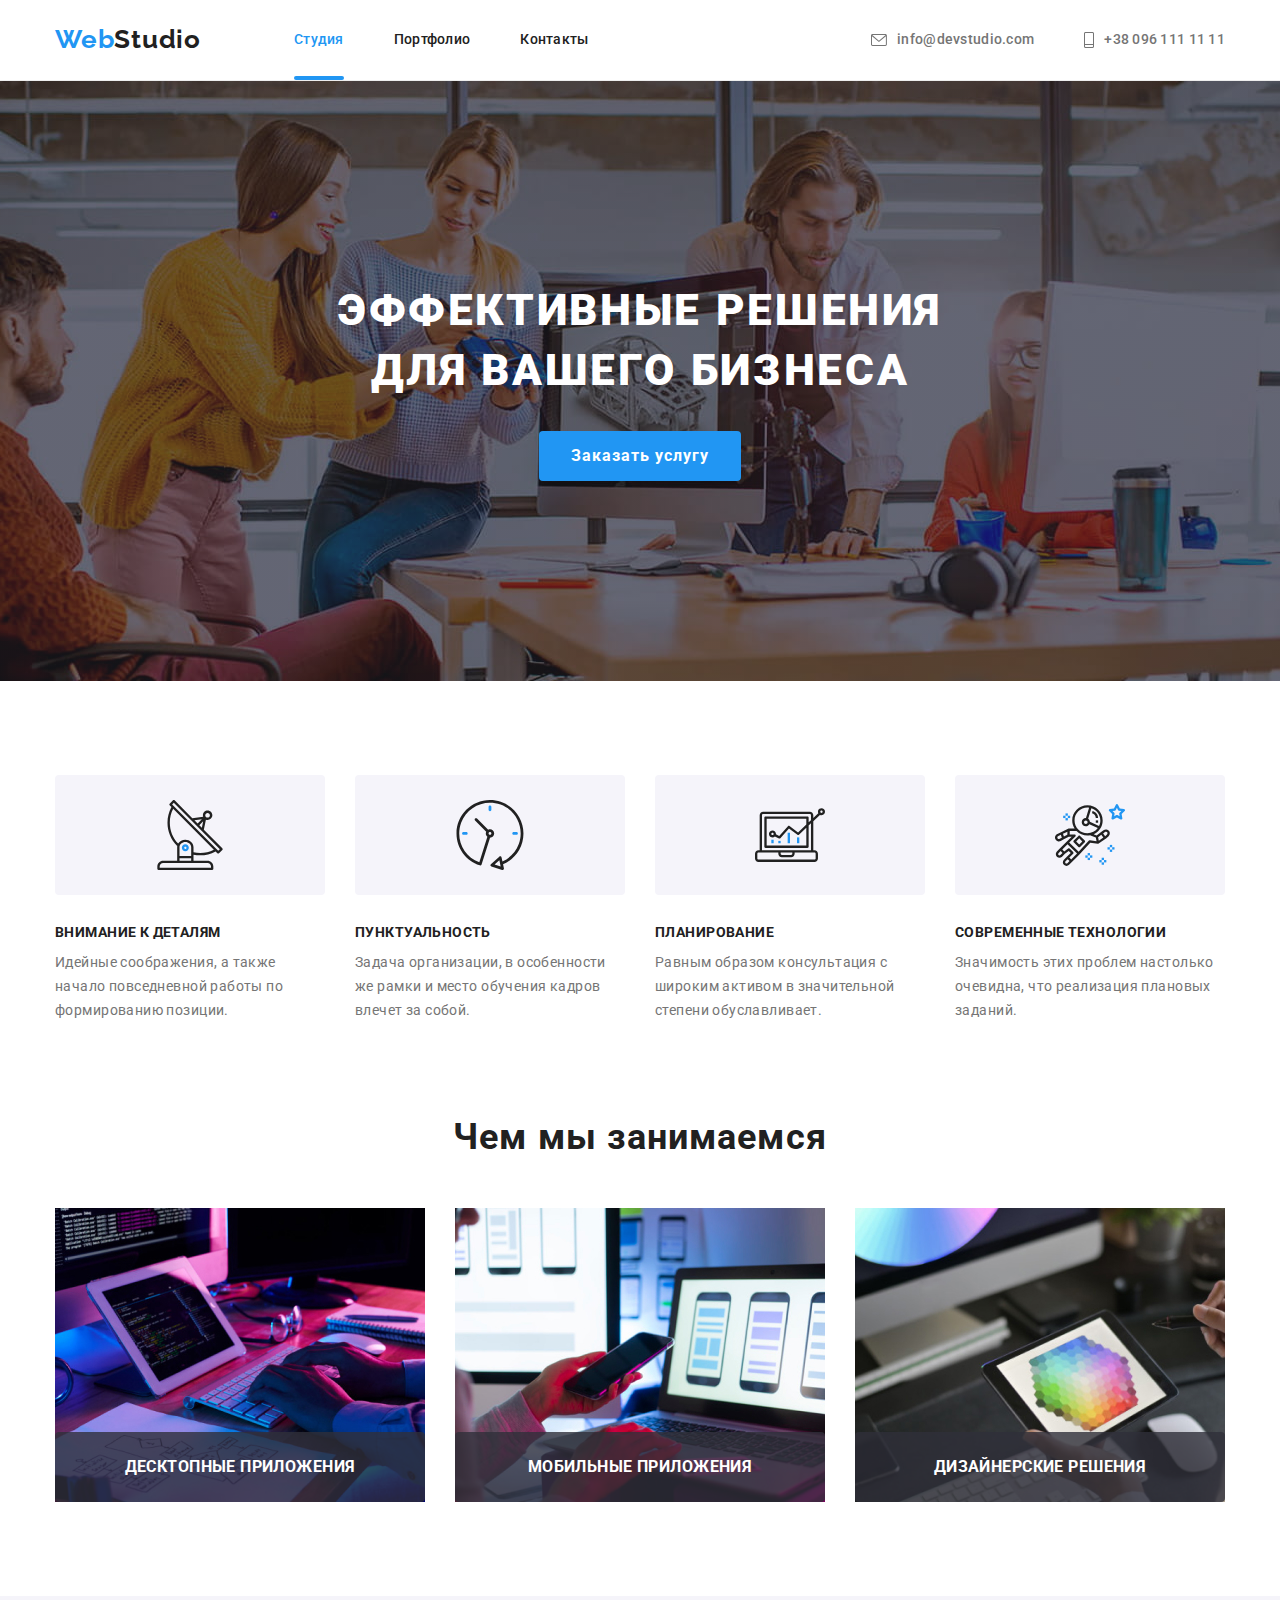
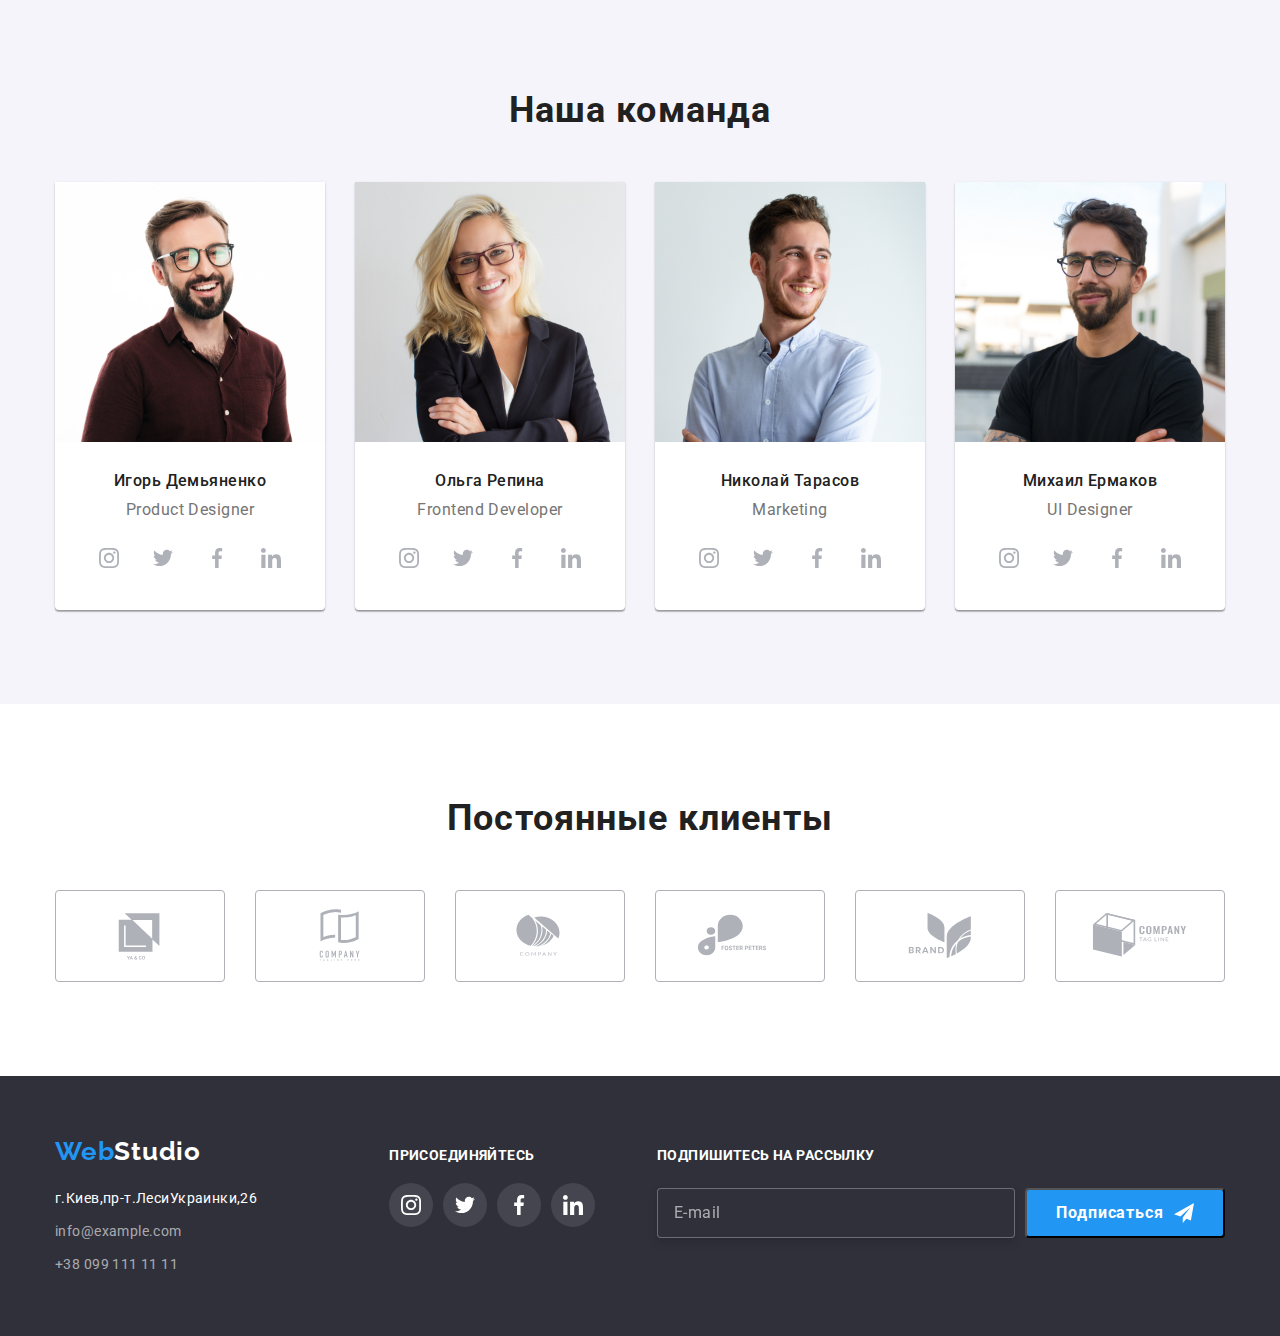
==== commit 8cef84e3: "Добавляю исправления" ====
--- a/index.html
+++ b/index.html
@@ -318,14 +318,12 @@
         <div class="subs-footer">
         <p class="footer-text-subs">Подпишитесь на рассылку</p>
         <form class="subs-form">
-            <div class="field-footer">
                 <input required
                 type="email"
                 class="email-input-footer"
                 name="user-name-subs"
                 placeholder="E-mail"/>
                 <button class="button-subs" type="submit">Подписаться<svg class="svg-footer" width="20" height="20"><use href="./images/symbol-defs.svg#icon-icon-send"></use></svg></button>
-            </div>
         </form>
     </div>
     </div>
--- a/css/styles.css
+++ b/css/styles.css
@@ -606,12 +606,9 @@
 }
 
 /*------------------footer modal---------------*/
-/* .field-footer {
-  display: flex;
-  justify-content: center; 
-} */
-.subs-footer {
-  display: inline-block;
+
+.subs-form {
+  display: flex;
 }
 .footer-text-subs {
   margin-bottom: 20px;
